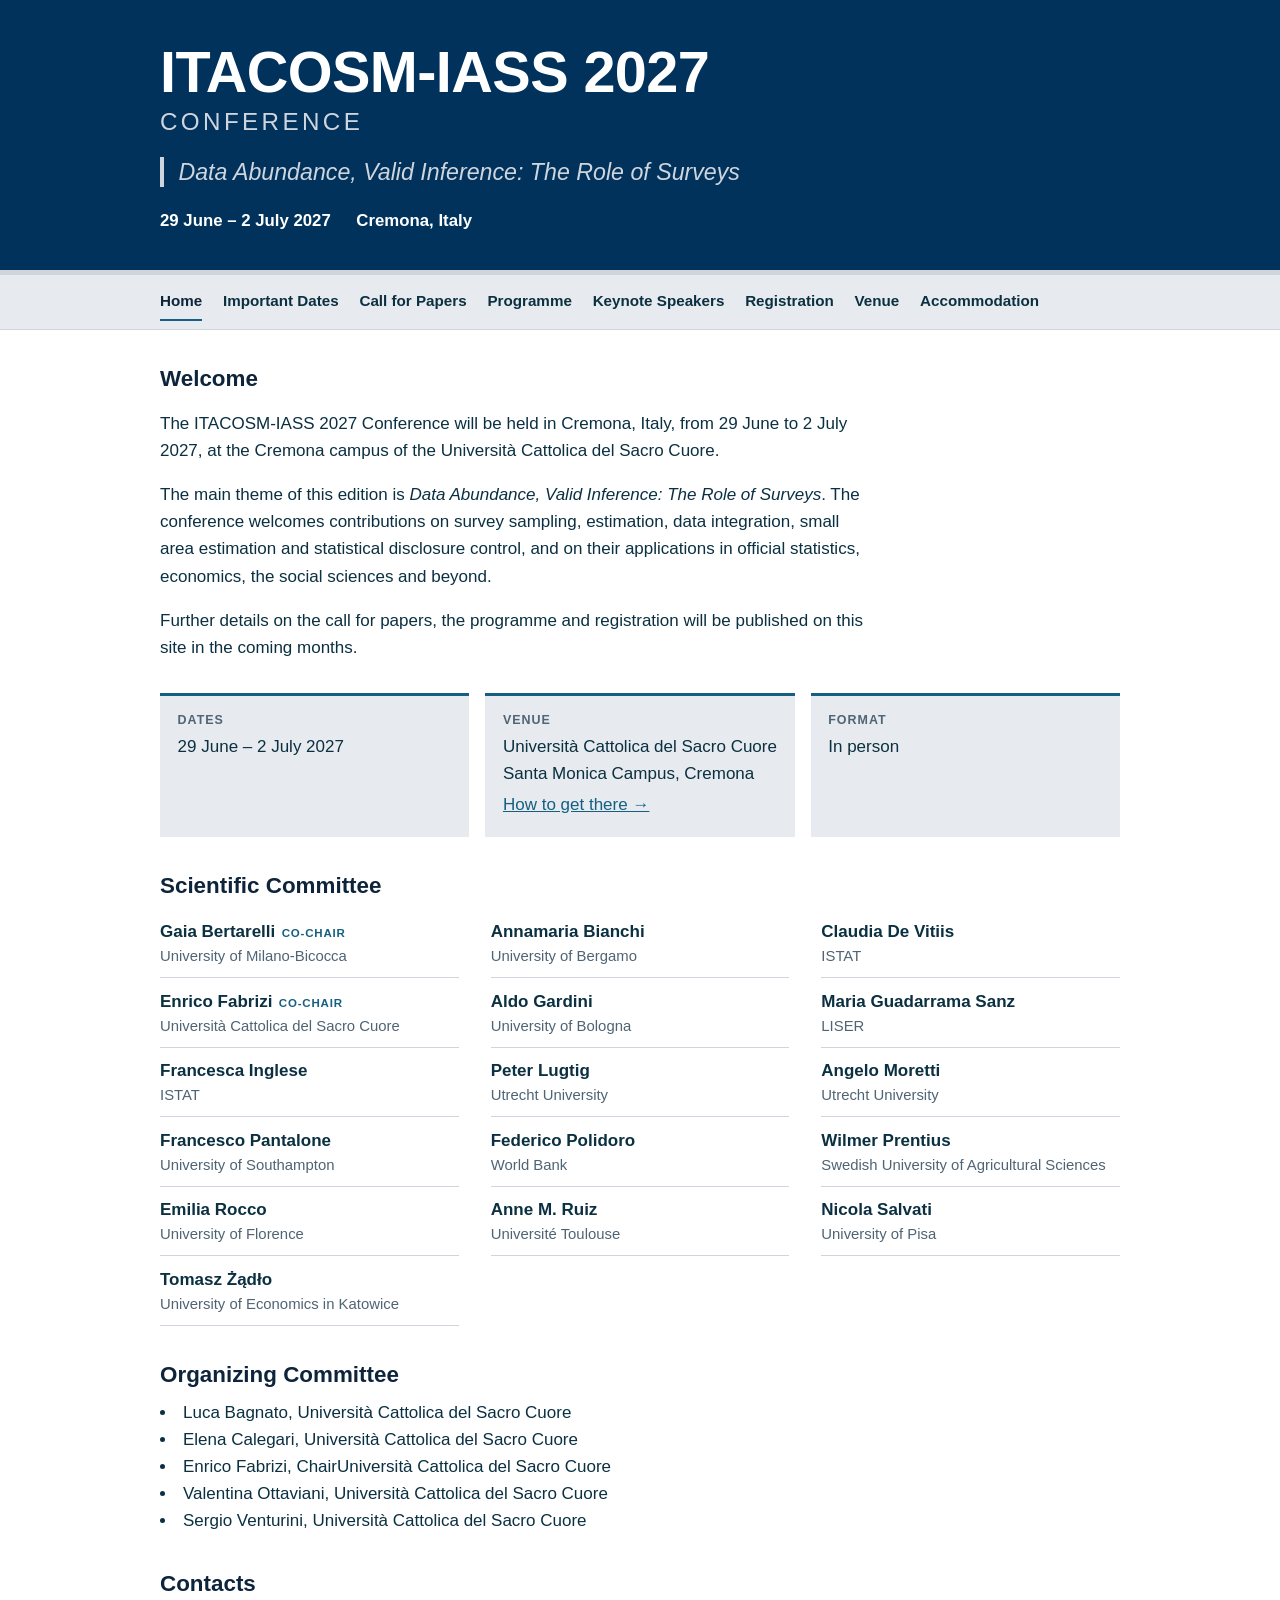
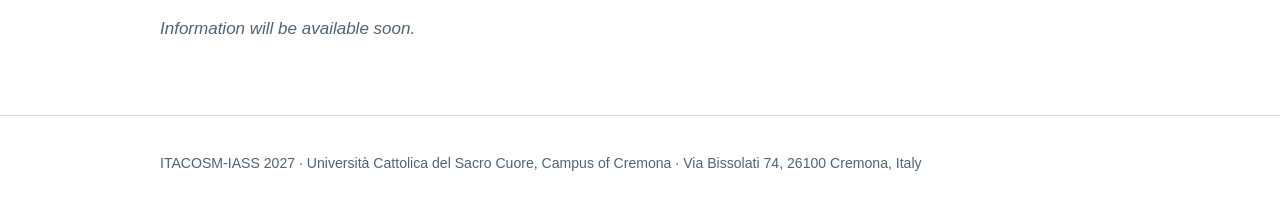
==== index.html @ 9ea1be23 "Add files via upload" ====
<!DOCTYPE html>
<html lang="en">
<head>
<meta charset="utf-8">
<meta name="viewport" content="width=device-width, initial-scale=1">
<title>ITACOSM-IASS 2027</title>
<meta name="description" content="ITACOSM-IASS 2027 – Data Abundance, Valid Inference: The Role of Surveys. Cremona, Italy, 29 June – 2 July 2027.">
<meta name="claude:viewport-fit-sides" content="cover">
<link rel="stylesheet" href="style.css">
<style>
/* Home-page masthead: conference name as the main title, theme as subtitle */
.masthead.home .wrap{padding-block:2.6rem 2.2rem}
.home .conf-name{margin:0;font:700 clamp(2.2rem,7vw,3.6rem)/1.05 var(--sans);letter-spacing:-.01em;color:var(--brand-ink)}
.home .conf-name span{display:block;font-size:.42em;font-weight:400;letter-spacing:.14em;text-transform:uppercase;margin-top:.45rem;color:var(--dates)}
.home .conf-theme{margin:1.4rem 0 0;padding-left:.9rem;border-left:4px solid var(--band);font:italic 400 clamp(1.1rem,2.6vw,1.45rem)/1.3 var(--sans);color:var(--dates);text-wrap:balance;max-width:40rem}
.home .when-where{margin-top:1.3rem;color:var(--brand-ink)}
</style>
</head>
<body>
<header class="masthead home">
  <div class="wrap">
    <h1 class="conf-name">ITACOSM-IASS 2027<span>Conference</span></h1>
    <p class="conf-theme">Data Abundance, Valid Inference: The Role of Surveys</p>
    <p class="when-where"><span>29 June – 2 July 2027</span><span>Cremona, Italy</span></p>
  </div>
</header>
<nav class="mainnav" aria-label="Main"><div class="wrap"><a href="index.html" aria-current="page">Home</a>
<a href="important-dates.html">Important Dates</a>
<a href="call-for-papers.html">Call for Papers</a>
<a href="programme.html">Programme</a>
<a href="keynote-speakers.html">Keynote Speakers</a>
<a href="registration.html">Registration</a>
<a href="venue.html">Venue</a>
<a href="accommodation.html">Accommodation</a></div></nav>
<main class="wrap content">

<section class="intro">
  <h2 style="margin-top:0">Welcome</h2>
  <p>The ITACOSM-IASS 2027 Conference will be held in Cremona, Italy, from 29 June to 2 July 2027, at the Cremona campus of the Università Cattolica del Sacro Cuore.</p>
  <p>The main theme of this edition is <em>Data Abundance, Valid Inference: The Role of Surveys</em>. The conference welcomes contributions on survey sampling, estimation, data integration, small area estimation and statistical disclosure control, and on their applications in official statistics, economics, the social sciences and beyond.</p>
  <p>Further details on the call for papers, the programme and registration will be published on this site in the coming months.</p>
</section>

<section class="facts" aria-label="Key information">
  <div><h2>Dates</h2><p>29 June – 2 July 2027</p></div>
  <div><h2>Venue</h2><p>Università Cattolica del Sacro Cuore<br>Santa Monica Campus, Cremona</p><p><a href="venue.html">How to get there →</a></p></div>
  <div><h2>Format</h2><p>In person</p></div>
</section>

<section class="wide">
  <h2>Scientific Committee</h2>
  <ul class="committee">
    <li><span class="name">Gaia Bertarelli</span><span class="role">Co-chair</span><span class="aff">University of Milano-Bicocca</span></li>
    <li><span class="name">Annamaria Bianchi</span><span class="aff">University of Bergamo</span></li>
    <li><span class="name">Claudia De Vitiis</span><span class="aff">ISTAT</span></li>
    <li><span class="name">Enrico Fabrizi</span><span class="role">Co-chair</span><span class="aff">Università Cattolica del Sacro Cuore</span></li>
    <li><span class="name">Aldo Gardini</span><span class="aff">University of Bologna</span></li>
    <li><span class="name">Maria Guadarrama Sanz</span><span class="aff">LISER</span></li>
    <li><span class="name">Francesca Inglese</span><span class="aff">ISTAT</span></li>
    <li><span class="name">Peter Lugtig</span><span class="aff">Utrecht University</span></li>
    <li><span class="name">Angelo Moretti</span><span class="aff">Utrecht University</span></li>
    <li><span class="name">Francesco Pantalone</span><span class="aff">University of Southampton</span></li>
    <li><span class="name">Federico Polidoro</span><span class="aff">World Bank</span></li>
    <li><span class="name">Wilmer Prentius</span><span class="aff">Swedish University of Agricultural Sciences</span></li>
    <li><span class="name">Emilia Rocco</span><span class="aff">University of Florence</span></li>
    <li><span class="name">Anne M. Ruiz</span><span class="aff">Université Toulouse</span></li>
    <li><span class="name">Nicola Salvati</span><span class="aff">University of Pisa</span></li>
    <li><span class="name">Tomasz Żądło</span><span class="aff">University of Economics in Katowice</span></li>
  </ul>
  <h2>Organizing Committee</h2>
  <li><span class="name">Luca Bagnato</span>, <span class="aff">Università Cattolica del Sacro Cuore</span></li>
  <li><span class="name">Elena Calegari</span>, <span class="aff">Università Cattolica del Sacro Cuore</span></li>
  <li><span class="name">Enrico Fabrizi</span>, <span class="role">Chair</span><span class="aff">Università Cattolica del Sacro Cuore</span></li>
  <li><span class="name">Valentina Ottaviani</span>, <span class="aff">Università Cattolica del Sacro Cuore</span></li>
  <li><span class="name">Sergio Venturini</span>, <span class="aff">Università Cattolica del Sacro Cuore</span></li>
  <h2>Contacts</h2>
  <p class="tba">Information will be available soon.</p>
</section>

</main>
<footer class="foot"><div class="wrap">
  <p>ITACOSM-IASS 2027 · Università Cattolica del Sacro Cuore, Campus of Cremona · Via Bissolati 74, 26100 Cremona, Italy</p>
</div></footer>
</body>
</html>
---- style.css ----
/* Layout: dark masthead band + horizontal nav + single reading column.
   Colours are provisional: change the tokens below to apply the final palette. */
:root{
  /* UCSC palette (from beamerthemeUCSC.sty) */
  --brand:#00325C;      /* ucscLogo: masthead */
  --title:#0D243B;      /* ucscBlu: headings */
  --brand-ink:#ffffff;  /* text on masthead */
  --accent:#156082;     /* ucscAccento */
  --band:#CFD5DD;       /* ucscBarra */
  --dates:#CFD5DD;
  --bg:#ffffff; --fg:#0B3041; /* ucscTesto */
  --muted:#4f6474; --line:#CFD5DD; --soft:#E7EAEE; /* ucscGrigio */
  --link:#156082;
  --serif:Arial, Helvetica, "Liberation Sans", sans-serif;
  --sans:Arial, Helvetica, "Liberation Sans", sans-serif;
}
@media (prefers-color-scheme: dark){:root:not([data-theme="light"]){
  --brand:#0a2440; --title:#e6ebf1; --brand-ink:#f2f4f8; --accent:#6fb3d6; --band:#3a4a5c; --dates:#c3cfdb;
  --bg:#0f1720; --fg:#dfe6ee; --muted:#9aabbb; --line:#2b3a4a; --soft:#17222e; --link:#8cc6e6; color-scheme:dark}}
:root[data-theme="dark"]{
  --brand:#0a2440; --title:#e6ebf1; --brand-ink:#f2f4f8; --accent:#6fb3d6; --band:#3a4a5c; --dates:#c3cfdb;
  --bg:#0f1720; --fg:#dfe6ee; --muted:#9aabbb; --line:#2b3a4a; --soft:#17222e; --link:#8cc6e6; color-scheme:dark}

*{box-sizing:border-box}
body{margin:0;background:var(--bg);color:var(--fg);font:17px/1.6 var(--sans)}
.wrap{max-width:62rem;margin:0 auto;padding-left:max(16px,env(safe-area-inset-left,0px));padding-right:max(16px,env(safe-area-inset-right,0px))}
a{color:var(--link)}
a:focus-visible{outline:2px solid var(--accent);outline-offset:2px}

.masthead{background:var(--brand);color:var(--brand-ink);border-bottom:5px solid var(--band)}
.masthead .wrap{padding-block:2.2rem 1.8rem}
.eyebrow{margin:0 0 .6rem;font-size:.8rem;font-weight:600;letter-spacing:.08em;text-transform:uppercase;opacity:.85}
.conf-title{margin:0;font:600 clamp(1.7rem,4.5vw,2.7rem)/1.15 var(--serif);text-wrap:balance}
.conf-title a{color:inherit;text-decoration:none}
.when-where{margin:1rem 0 0;display:flex;flex-wrap:wrap;gap:.4rem 1.6rem;font-size:1.05rem;font-weight:600;color:var(--dates)}

.mainnav{background:var(--soft);border-bottom:1px solid var(--line)}
.mainnav .wrap{display:flex;flex-wrap:wrap;gap:0 1.3rem;padding-block:.5rem}
.mainnav a{text-decoration:none;color:var(--fg);font-weight:600;font-size:.95rem;padding:.35rem 0;border-bottom:2px solid transparent}
.mainnav a:hover{border-bottom-color:var(--line)}
.mainnav a[aria-current="page"]{color:var(--title);border-bottom-color:var(--accent)}
@media (prefers-color-scheme: dark){:root:not([data-theme="light"]) .mainnav a[aria-current="page"]{color:var(--fg)}}
:root[data-theme="dark"] .mainnav a[aria-current="page"]{color:var(--fg)}

.content{padding-block:2.2rem 3.5rem}
.content > *, .content section > *{max-width:44rem}
h1,h2,h3{font-family:var(--serif);color:var(--title);line-height:1.25;text-wrap:balance}
@media (prefers-color-scheme: dark){:root:not([data-theme="light"]) :is(h1,h2,h3){color:var(--fg)}}
:root[data-theme="dark"] :is(h1,h2,h3){color:var(--fg)}
h1{font-size:2rem;font-weight:700;margin:0 0 1rem}
h2{font-size:1.4rem;font-weight:600;margin:2.2rem 0 .6rem}
h3{font-size:1.1rem;font-weight:600;margin:1.6rem 0 .4rem;font-family:var(--sans)}
.lead{font-size:1.12rem}
.tba{color:var(--muted);font-style:italic}
.note{color:var(--muted);font-size:.95rem}
ul{padding-left:1.2rem}

.facts{display:grid;grid-template-columns:repeat(auto-fit,minmax(13rem,1fr));gap:1rem;margin:2rem 0;max-width:none!important}
.facts > div{background:var(--soft);border-top:3px solid var(--accent);padding:1rem 1.1rem}
.facts h2{margin:0 0 .3rem;font:600 .78rem/1.3 var(--sans);letter-spacing:.08em;text-transform:uppercase;color:var(--muted)}
.facts p{margin:.2rem 0}

.address{background:var(--soft);border-left:3px solid var(--accent);padding:.8rem 1.1rem;margin:1.4rem 0}
.address p{margin:.3rem 0}

.table-wrap{overflow-x:auto}
table.dates{border-collapse:collapse;width:100%}
.dates th,.dates td{text-align:left;padding:.65rem .8rem .65rem 0;border-bottom:1px solid var(--line);vertical-align:top}
.dates th{font-weight:600;width:55%}

.foot{border-top:1px solid var(--line);color:var(--muted);font-size:.88rem}
.foot .wrap{padding-block:1.4rem}

.committee{list-style:none;padding:0;margin:.4rem 0 0;display:grid;grid-template-columns:repeat(auto-fill,minmax(17rem,1fr));gap:.1rem 2rem;max-width:none!important}
.committee li{padding:.5rem 0;border-bottom:1px solid var(--line);min-width:0}
.committee .name{font-weight:700}
.committee .aff{display:block;color:var(--muted);font-size:.93rem}
.committee .role{font-size:.72rem;font-weight:700;letter-spacing:.07em;text-transform:uppercase;color:var(--accent);margin-left:.4rem}
section.wide{max-width:none!important}
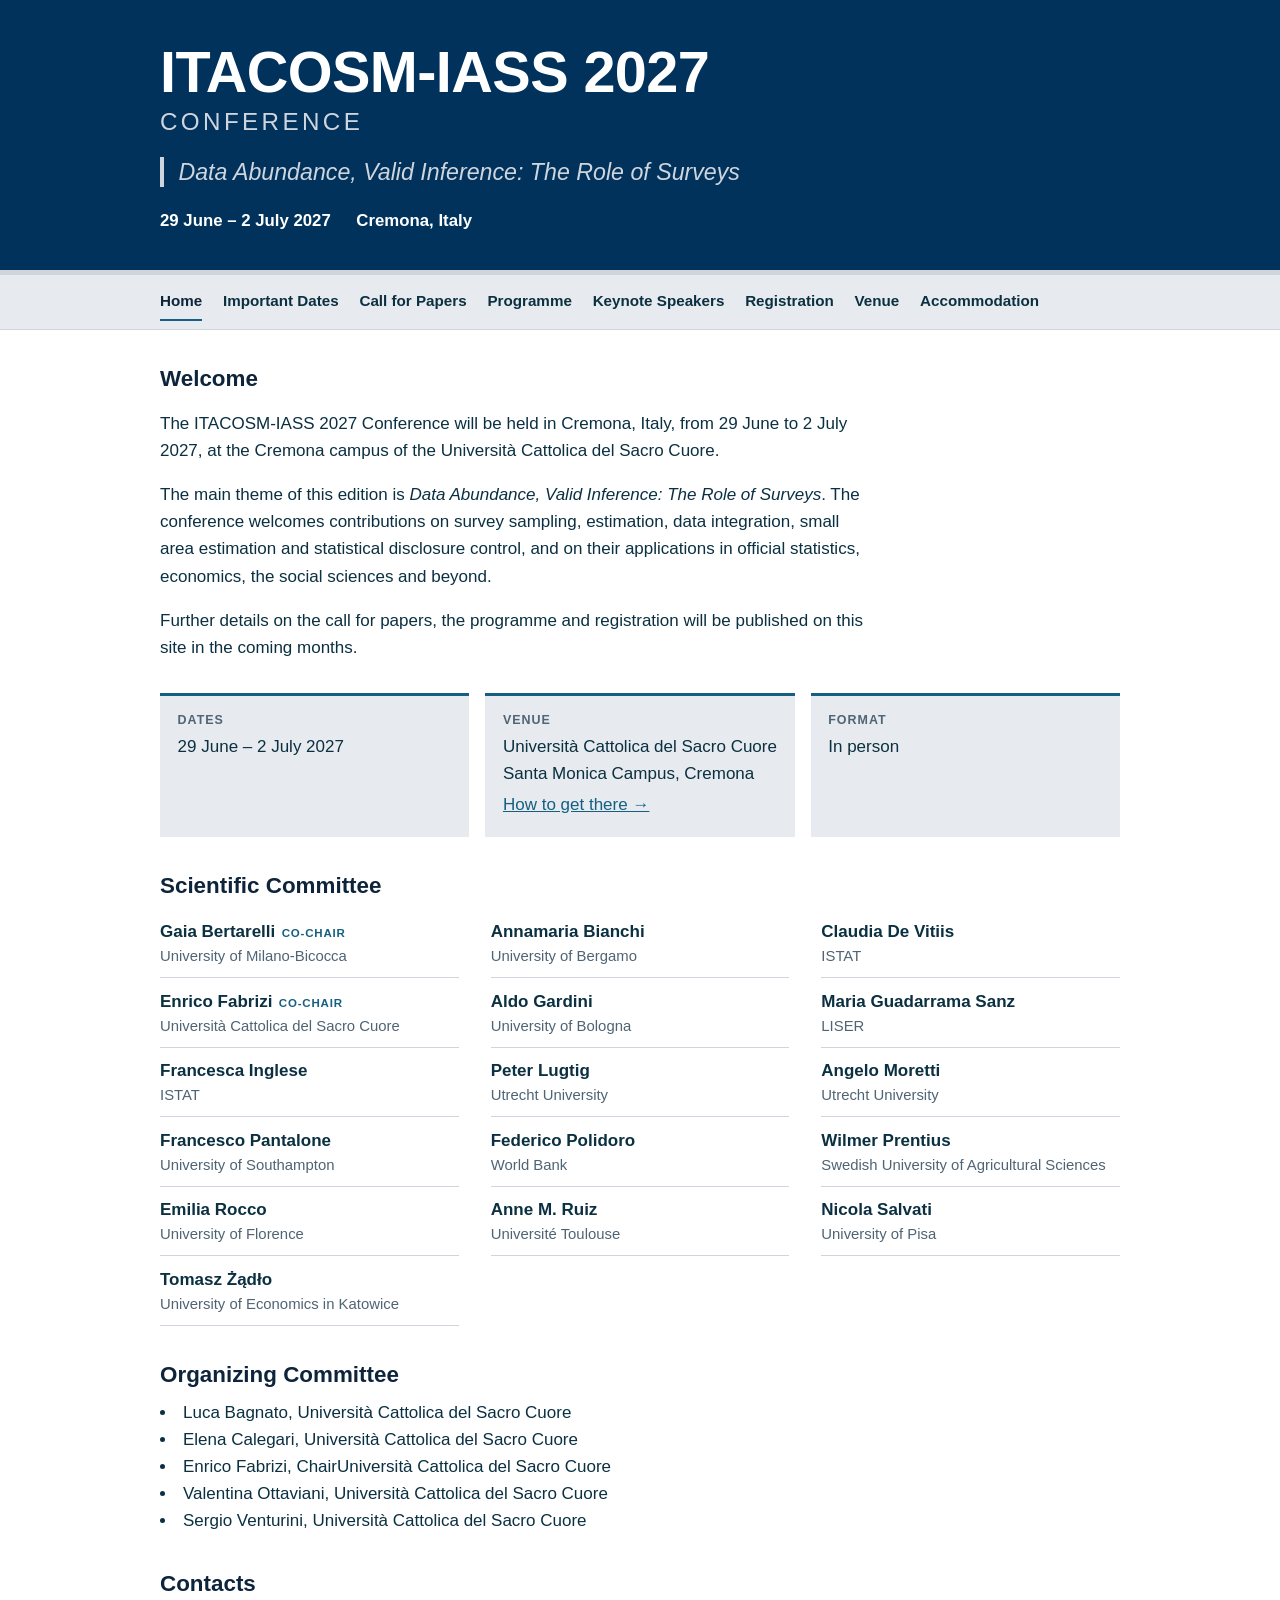
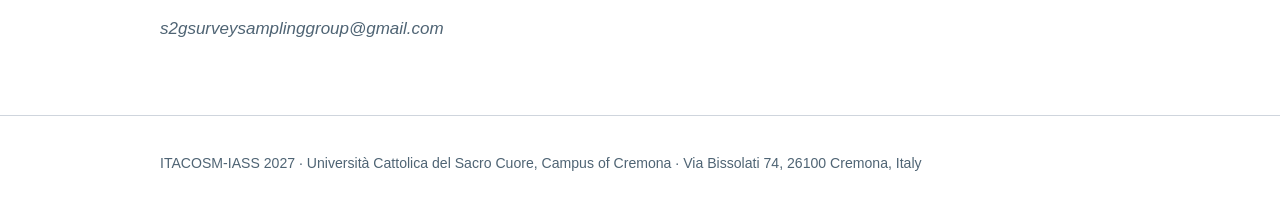
==== commit 1dad4e84: "Add files via upload" ====
--- a/index.html
+++ b/index.html
@@ -74,7 +74,7 @@
   <li><span class="name">Valentina Ottaviani</span>, <span class="aff">Università Cattolica del Sacro Cuore</span></li>
   <li><span class="name">Sergio Venturini</span>, <span class="aff">Università Cattolica del Sacro Cuore</span></li>
   <h2>Contacts</h2>
-  <p class="tba">Information will be available soon.</p>
+  <p class="tba"> s2gsurveysamplinggroup@gmail.com </p>
 </section>
 
 </main>
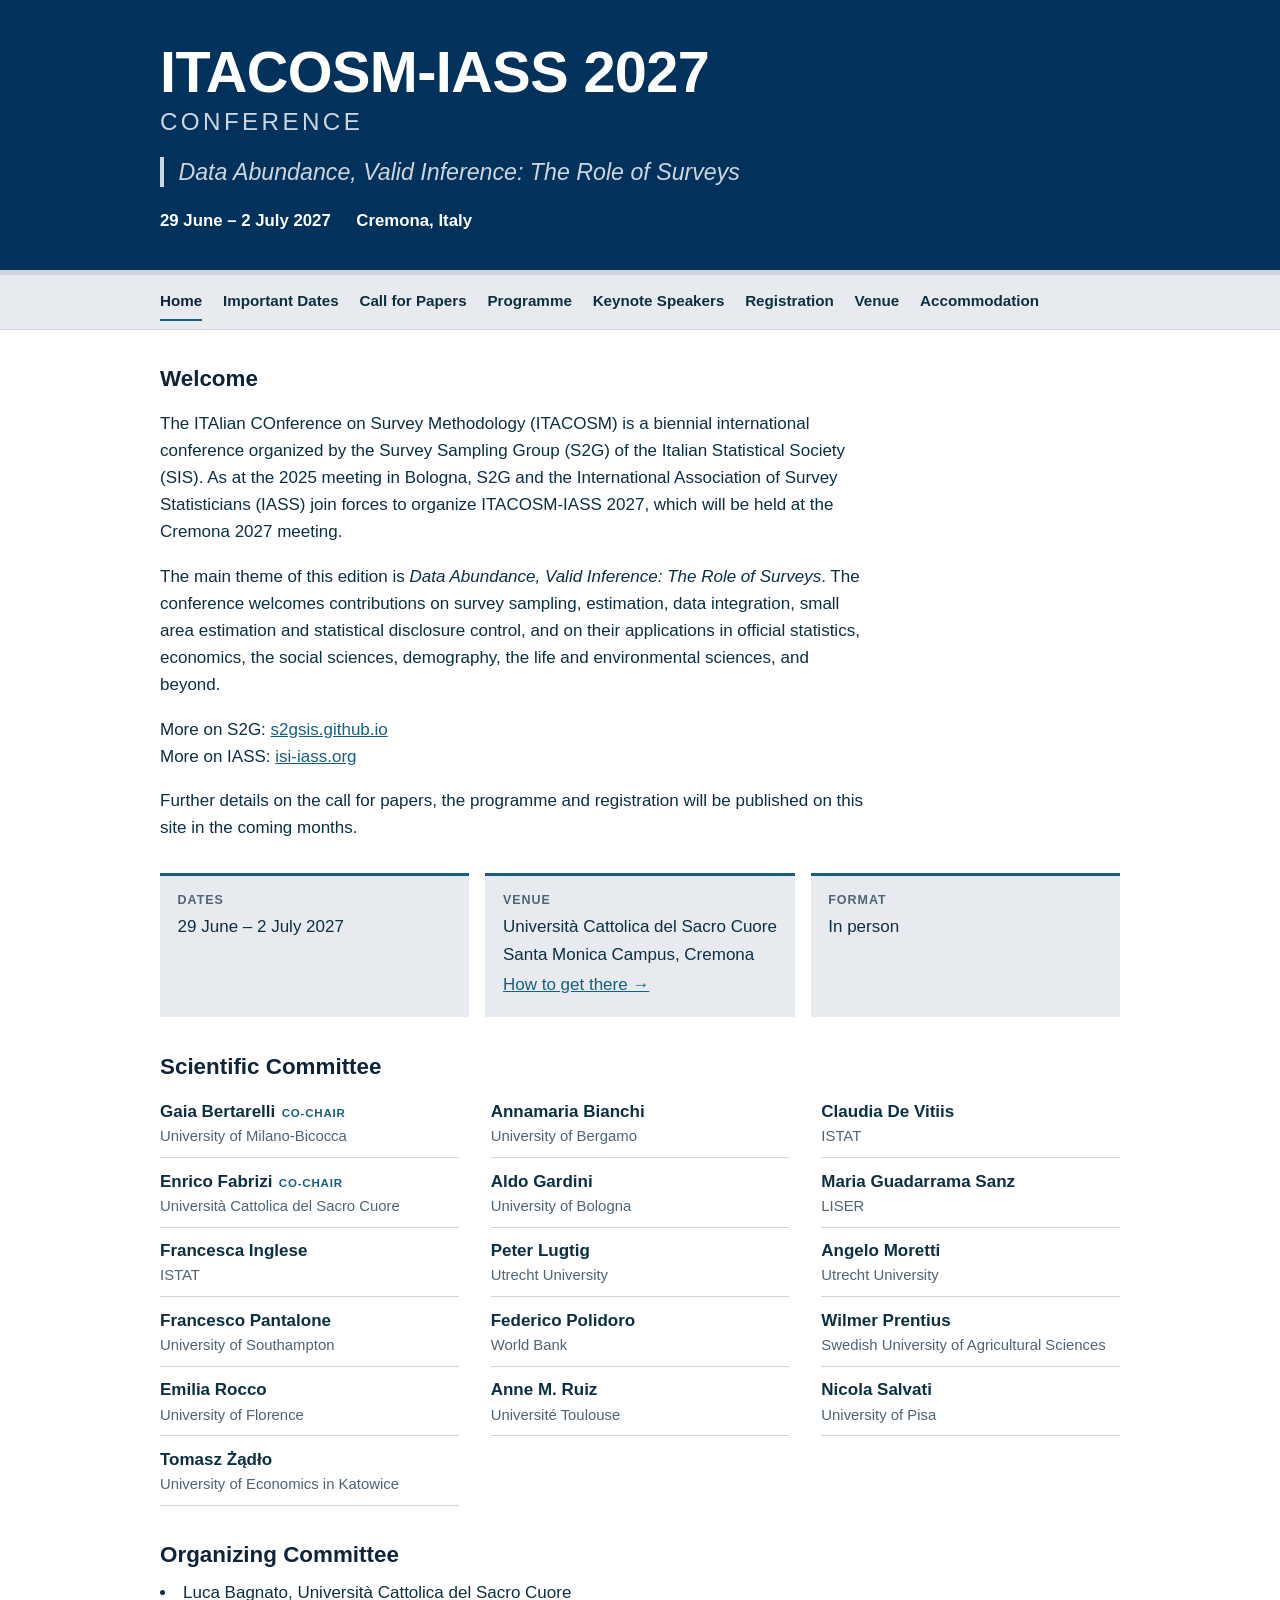
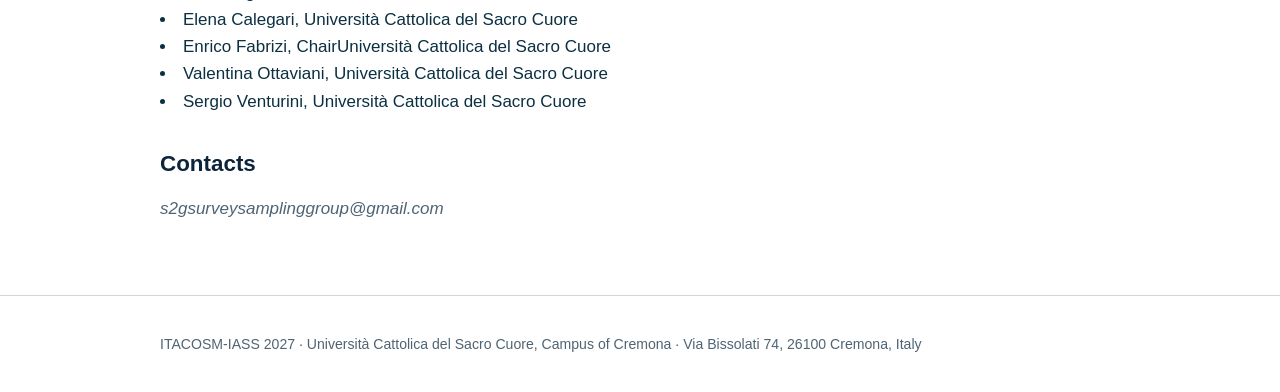
==== commit 2750b1f0: "Add files via upload" ====
--- a/index.html
+++ b/index.html
@@ -36,8 +36,19 @@
 
 <section class="intro">
   <h2 style="margin-top:0">Welcome</h2>
-  <p>The ITACOSM-IASS 2027 Conference will be held in Cremona, Italy, from 29 June to 2 July 2027, at the Cremona campus of the Università Cattolica del Sacro Cuore.</p>
-  <p>The main theme of this edition is <em>Data Abundance, Valid Inference: The Role of Surveys</em>. The conference welcomes contributions on survey sampling, estimation, data integration, small area estimation and statistical disclosure control, and on their applications in official statistics, economics, the social sciences and beyond.</p>
+  <p>The ITAlian COnference on Survey Methodology (ITACOSM) is a biennial international
+	conference organized by the Survey Sampling Group (S2G) of the Italian Statistical Society (SIS).
+	As at the 2025 meeting in Bologna, S2G and the International Association of Survey
+	Statisticians (IASS) join forces to organize ITACOSM-IASS 2027, which will be held at the Cremona 2027 meeting.</p>
+
+<p>The main theme of this edition is <em>Data Abundance, Valid Inference: The Role of Surveys</em>.
+	The conference welcomes contributions on survey sampling, estimation, data integration,
+	small area estimation and statistical disclosure control, and on their applications in
+	official statistics, economics, the social sciences, demography, the life and environmental
+	sciences, and beyond.</p>
+
+<p>More on S2G: <a href="https://s2gsis.github.io/">s2gsis.github.io</a><br>
+More on IASS: <a href="https://isi-iass.org/home/">isi-iass.org</a></p>
   <p>Further details on the call for papers, the programme and registration will be published on this site in the coming months.</p>
 </section>
 
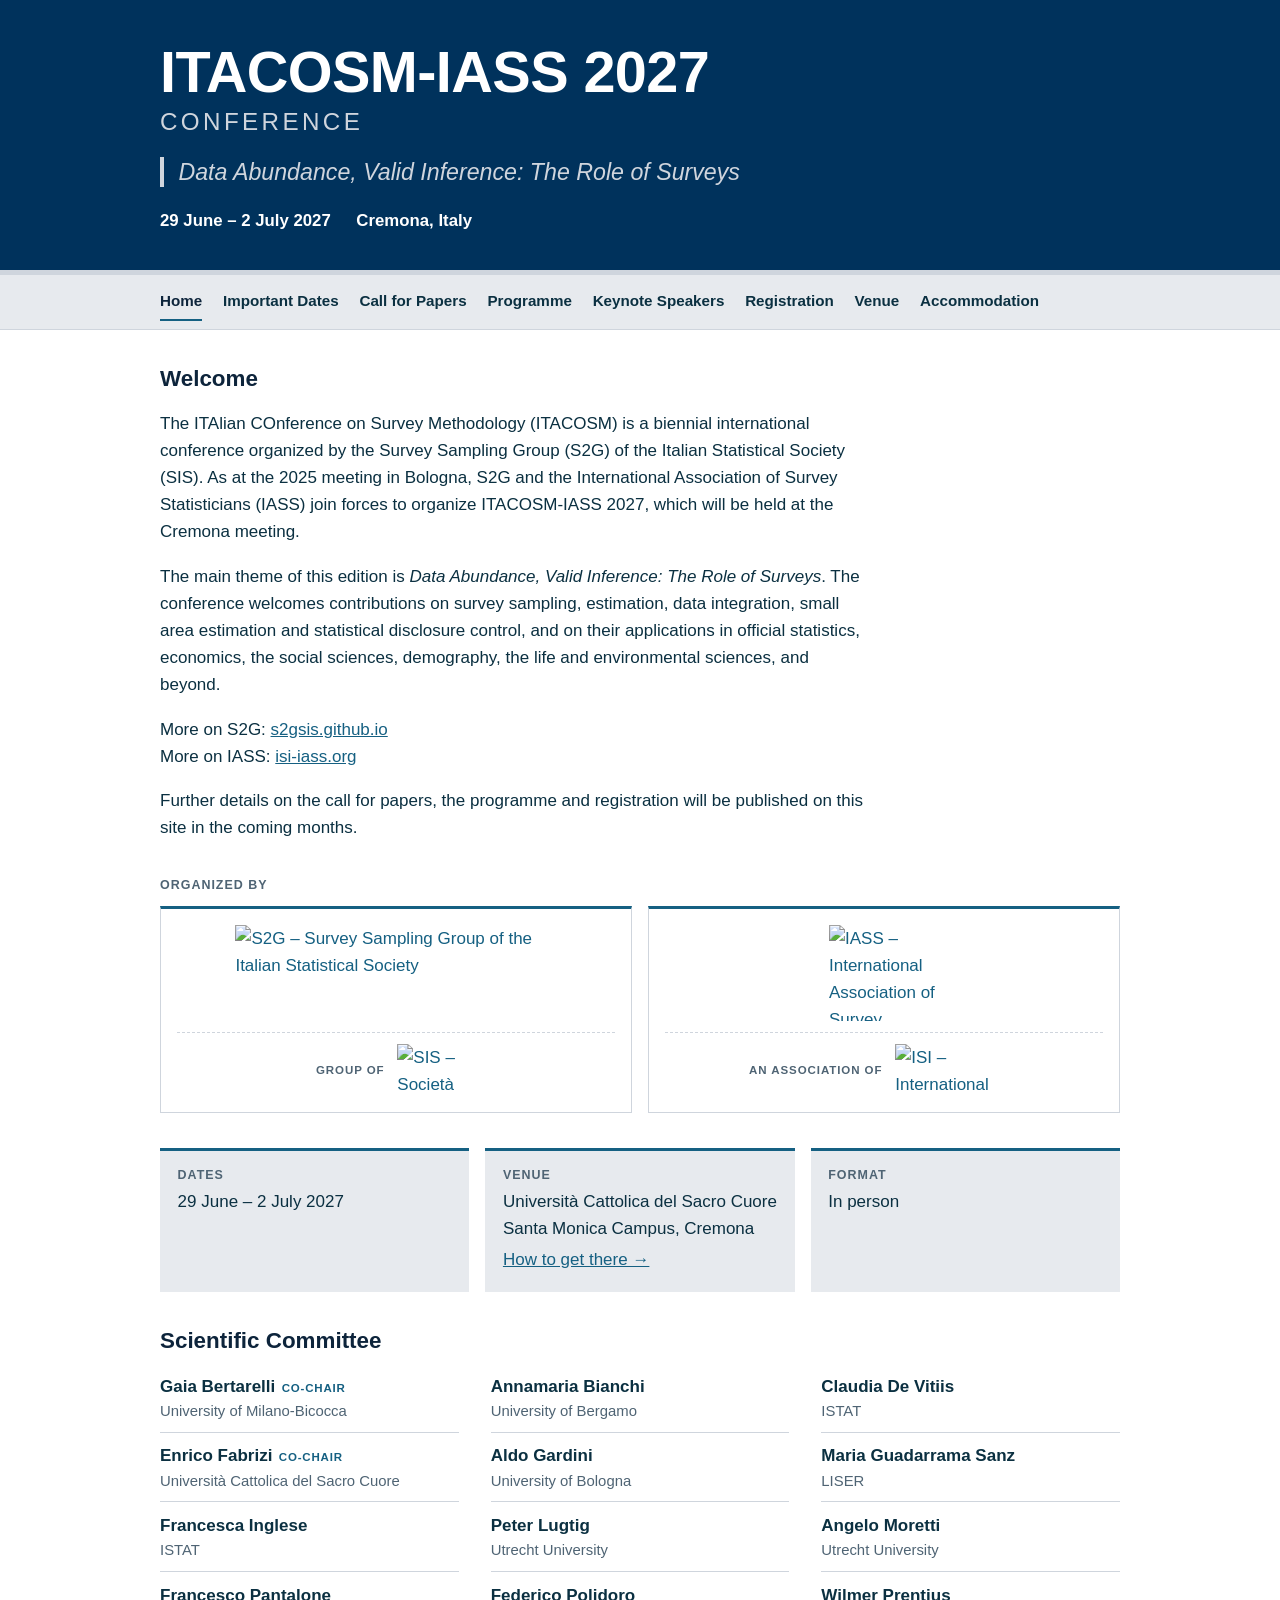
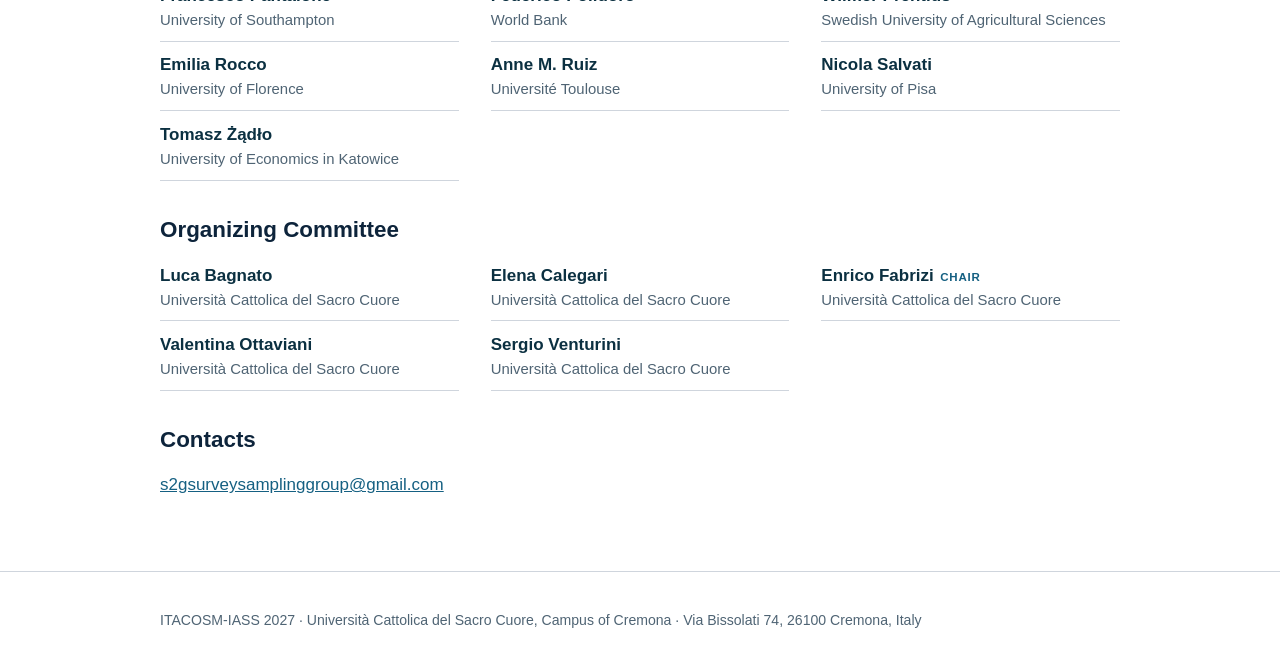
==== commit 9c9e5a92: "Add files via upload" ====
--- a/index.html
+++ b/index.html
@@ -14,6 +14,19 @@
 .home .conf-name span{display:block;font-size:.42em;font-weight:400;letter-spacing:.14em;text-transform:uppercase;margin-top:.45rem;color:var(--dates)}
 .home .conf-theme{margin:1.4rem 0 0;padding-left:.9rem;border-left:4px solid var(--band);font:italic 400 clamp(1.1rem,2.6vw,1.45rem)/1.3 var(--sans);color:var(--dates);text-wrap:balance;max-width:40rem}
 .home .when-where{margin-top:1.3rem;color:var(--brand-ink)}
+/* Organizers band: each organizer with its parent society underneath */
+.content section.organizers{max-width:none}
+.organizers{margin:2.2rem 0}
+.organizers>h2{margin:0 0 .8rem;font:600 .78rem/1.3 var(--sans);letter-spacing:.08em;text-transform:uppercase;color:var(--muted)}
+.org-grid{display:grid;grid-template-columns:repeat(auto-fit,minmax(15rem,1fr));gap:1rem;max-width:none!important}
+.org{display:flex;flex-direction:column;gap:.7rem;padding:1rem;border:1px solid var(--line);border-top:3px solid var(--accent);background:#fff}
+.org a{display:flex;align-items:center;justify-content:center;gap:.8rem;text-decoration:none}
+.org img{display:block;width:auto;max-width:100%;height:auto;min-width:0}
+.org .main img{max-height:96px}
+.org .parent{padding-top:.7rem;border-top:1px dashed #CFD5DD}
+.org .parent span{font-size:.72rem;font-weight:600;letter-spacing:.08em;text-transform:uppercase;color:#4f6474;white-space:nowrap}
+.org .parent img{max-height:52px}
+.org a:hover img{opacity:.75}
 </style>
 </head>
 <body>
@@ -39,7 +52,8 @@
   <p>The ITAlian COnference on Survey Methodology (ITACOSM) is a biennial international
 	conference organized by the Survey Sampling Group (S2G) of the Italian Statistical Society (SIS).
 	As at the 2025 meeting in Bologna, S2G and the International Association of Survey
-	Statisticians (IASS) join forces to organize ITACOSM-IASS 2027, which will be held at the Cremona 2027 meeting.</p>
+	Statisticians (IASS) join forces to organize ITACOSM-IASS 2027, which will be held at the Cremona
+	meeting.</p>
 
 <p>The main theme of this edition is <em>Data Abundance, Valid Inference: The Role of Surveys</em>.
 	The conference welcomes contributions on survey sampling, estimation, data integration,
@@ -50,6 +64,20 @@
 <p>More on S2G: <a href="https://s2gsis.github.io/">s2gsis.github.io</a><br>
 More on IASS: <a href="https://isi-iass.org/home/">isi-iass.org</a></p>
   <p>Further details on the call for papers, the programme and registration will be published on this site in the coming months.</p>
+</section>
+
+<section class="organizers" aria-labelledby="org-title">
+  <h2 id="org-title">Organized by</h2>
+  <div class="org-grid">
+    <div class="org">
+      <a class="main" href="https://s2gsis.github.io/"><img src="logo-s2g.png" width="803" height="240" alt="S2G – Survey Sampling Group of the Italian Statistical Society"></a>
+      <a class="parent" href="https://www.sis-statistica.it/"><span>Group of</span><img src="logo-sis.png" width="315" height="208" alt="SIS – Società Italiana di Statistica"></a>
+    </div>
+    <div class="org">
+      <a class="main" href="https://isi-iass.org/home/"><img src="logo-iass.png" width="275" height="240" alt="IASS – International Association of Survey Statisticians"></a>
+      <a class="parent" href="https://www.isi-web.org/"><span> an Association of</span><img src="logo-isi.png" width="571" height="240" alt="ISI – International Statistical Institute"></a>
+    </div>
+  </div>
 </section>
 
 <section class="facts" aria-label="Key information">
@@ -79,13 +107,15 @@
     <li><span class="name">Tomasz Żądło</span><span class="aff">University of Economics in Katowice</span></li>
   </ul>
   <h2>Organizing Committee</h2>
-  <li><span class="name">Luca Bagnato</span>, <span class="aff">Università Cattolica del Sacro Cuore</span></li>
-  <li><span class="name">Elena Calegari</span>, <span class="aff">Università Cattolica del Sacro Cuore</span></li>
-  <li><span class="name">Enrico Fabrizi</span>, <span class="role">Chair</span><span class="aff">Università Cattolica del Sacro Cuore</span></li>
-  <li><span class="name">Valentina Ottaviani</span>, <span class="aff">Università Cattolica del Sacro Cuore</span></li>
-  <li><span class="name">Sergio Venturini</span>, <span class="aff">Università Cattolica del Sacro Cuore</span></li>
+  <ul class="committee">
+    <li><span class="name">Luca Bagnato</span><span class="aff">Università Cattolica del Sacro Cuore</span></li>
+    <li><span class="name">Elena Calegari</span><span class="aff">Università Cattolica del Sacro Cuore</span></li>
+    <li><span class="name">Enrico Fabrizi</span><span class="role">Chair</span><span class="aff">Università Cattolica del Sacro Cuore</span></li>
+    <li><span class="name">Valentina Ottaviani</span><span class="aff">Università Cattolica del Sacro Cuore</span></li>
+    <li><span class="name">Sergio Venturini</span><span class="aff">Università Cattolica del Sacro Cuore</span></li>
+  </ul>
   <h2>Contacts</h2>
-  <p class="tba"> s2gsurveysamplinggroup@gmail.com </p>
+  <p><a href="mailto:s2gsurveysamplinggroup@gmail.com">s2gsurveysamplinggroup@gmail.com</a></p>
 </section>
 
 </main>
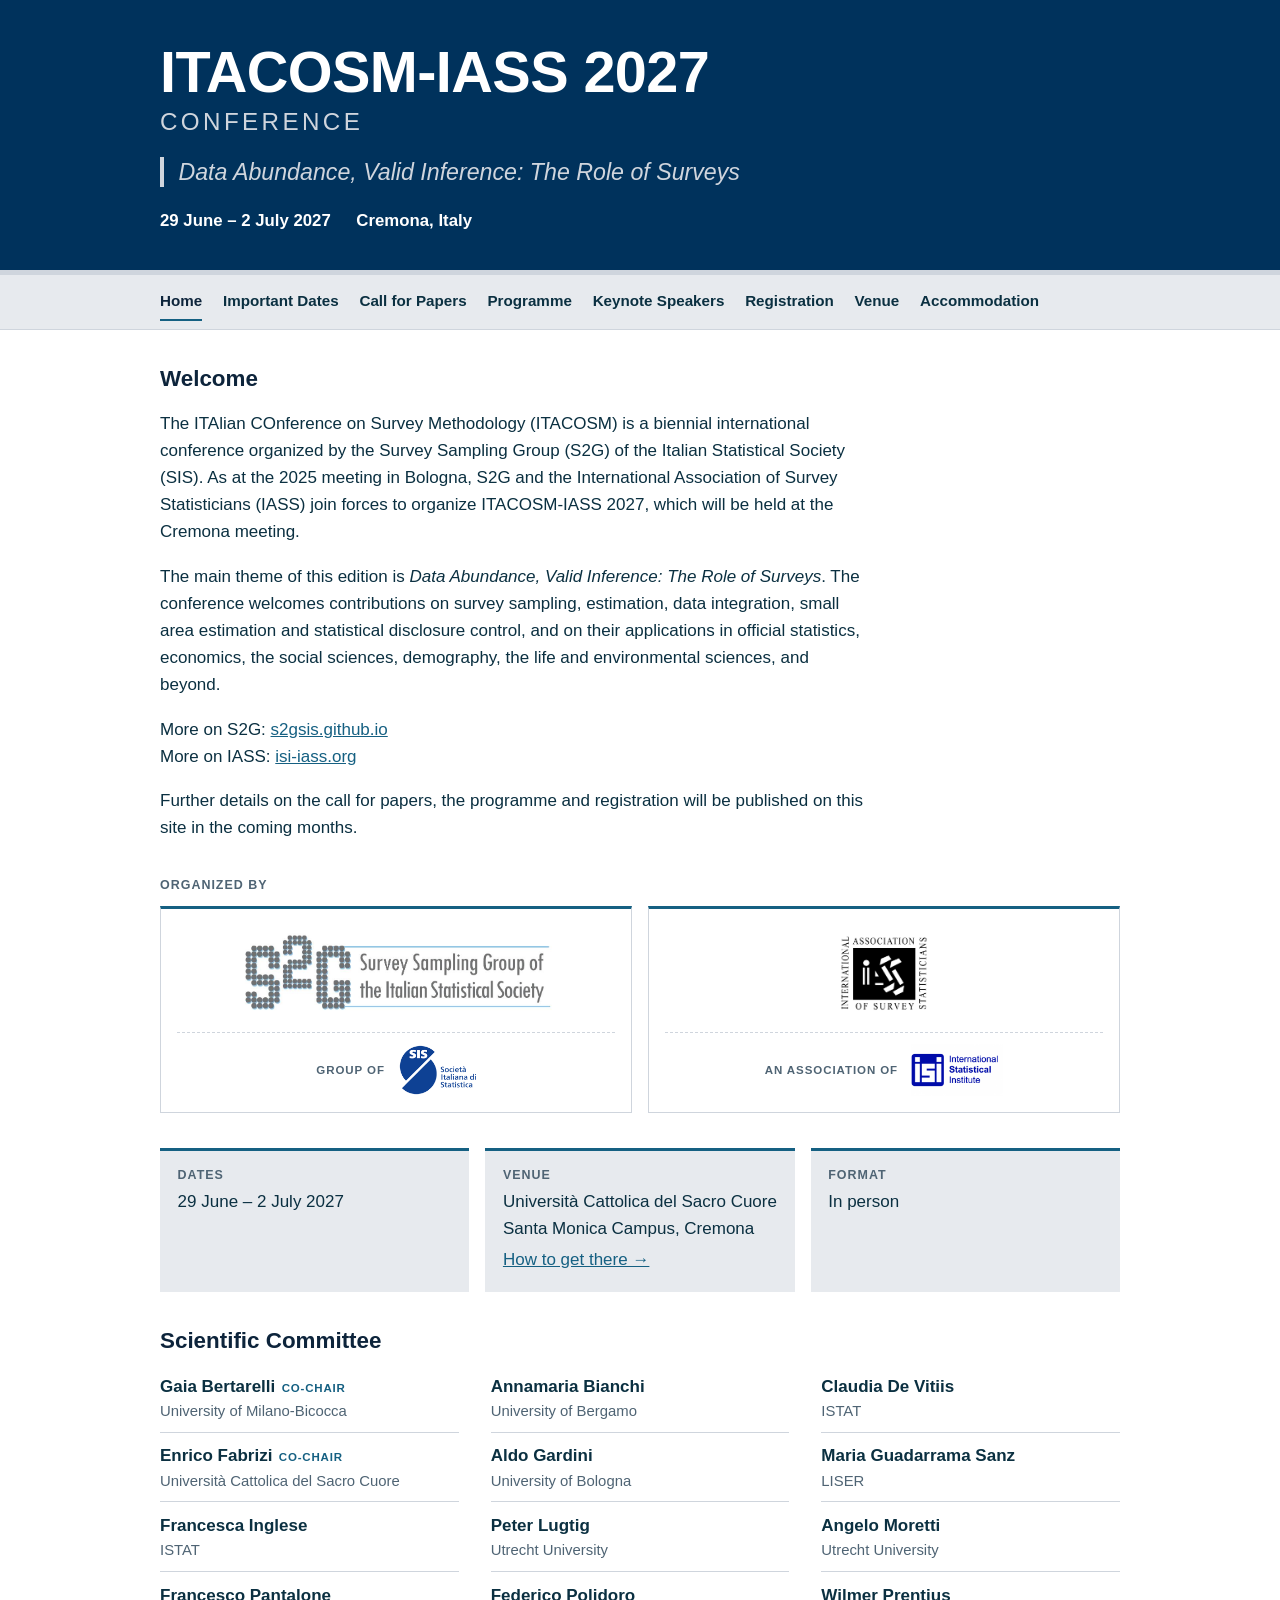
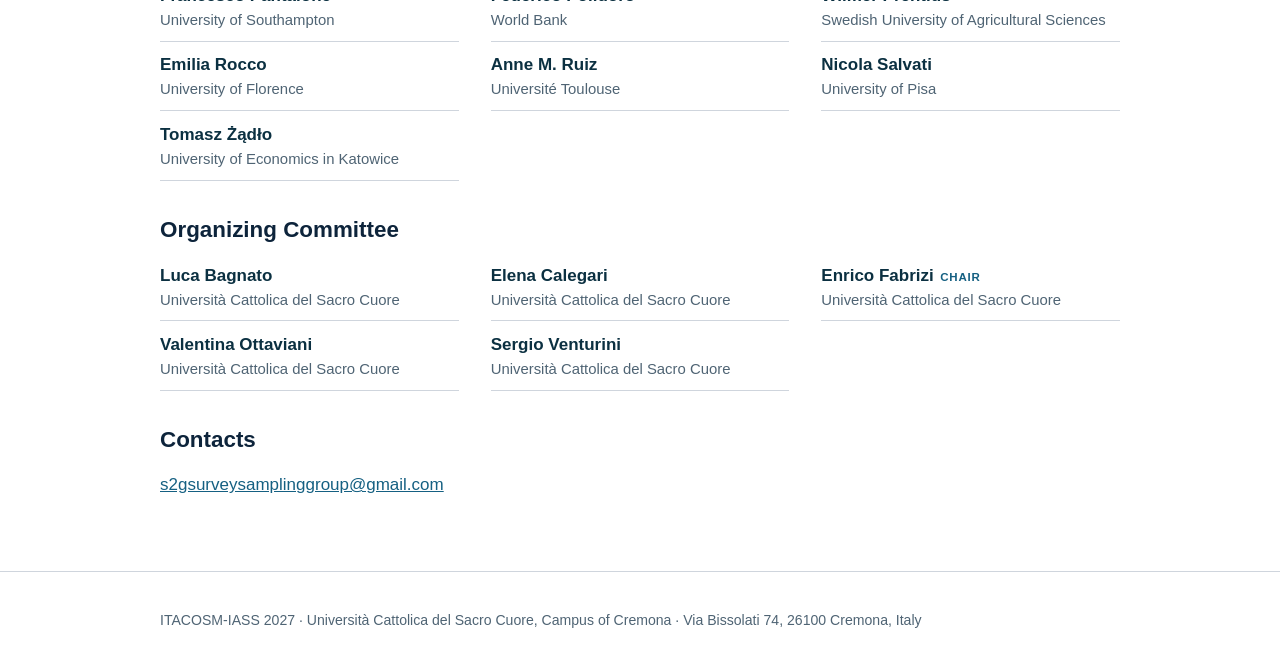
==== commit bb3d2b81: "Add files via upload" ====
--- a/index.html
+++ b/index.html
@@ -70,11 +70,11 @@
   <h2 id="org-title">Organized by</h2>
   <div class="org-grid">
     <div class="org">
-      <a class="main" href="https://s2gsis.github.io/"><img src="logo-s2g.png" width="803" height="240" alt="S2G – Survey Sampling Group of the Italian Statistical Society"></a>
+      <a class="main" href="https://s2gsis.github.io/"><img src="logo-s2g.jpeg" width="803" height="240" alt="S2G – Survey Sampling Group of the Italian Statistical Society"></a>
       <a class="parent" href="https://www.sis-statistica.it/"><span>Group of</span><img src="logo-sis.png" width="315" height="208" alt="SIS – Società Italiana di Statistica"></a>
     </div>
     <div class="org">
-      <a class="main" href="https://isi-iass.org/home/"><img src="logo-iass.png" width="275" height="240" alt="IASS – International Association of Survey Statisticians"></a>
+      <a class="main" href="https://isi-iass.org/home/"><img src="logo-iass.jpg" width="275" height="240" alt="IASS – International Association of Survey Statisticians"></a>
       <a class="parent" href="https://www.isi-web.org/"><span> an Association of</span><img src="logo-isi.png" width="571" height="240" alt="ISI – International Statistical Institute"></a>
     </div>
   </div>
